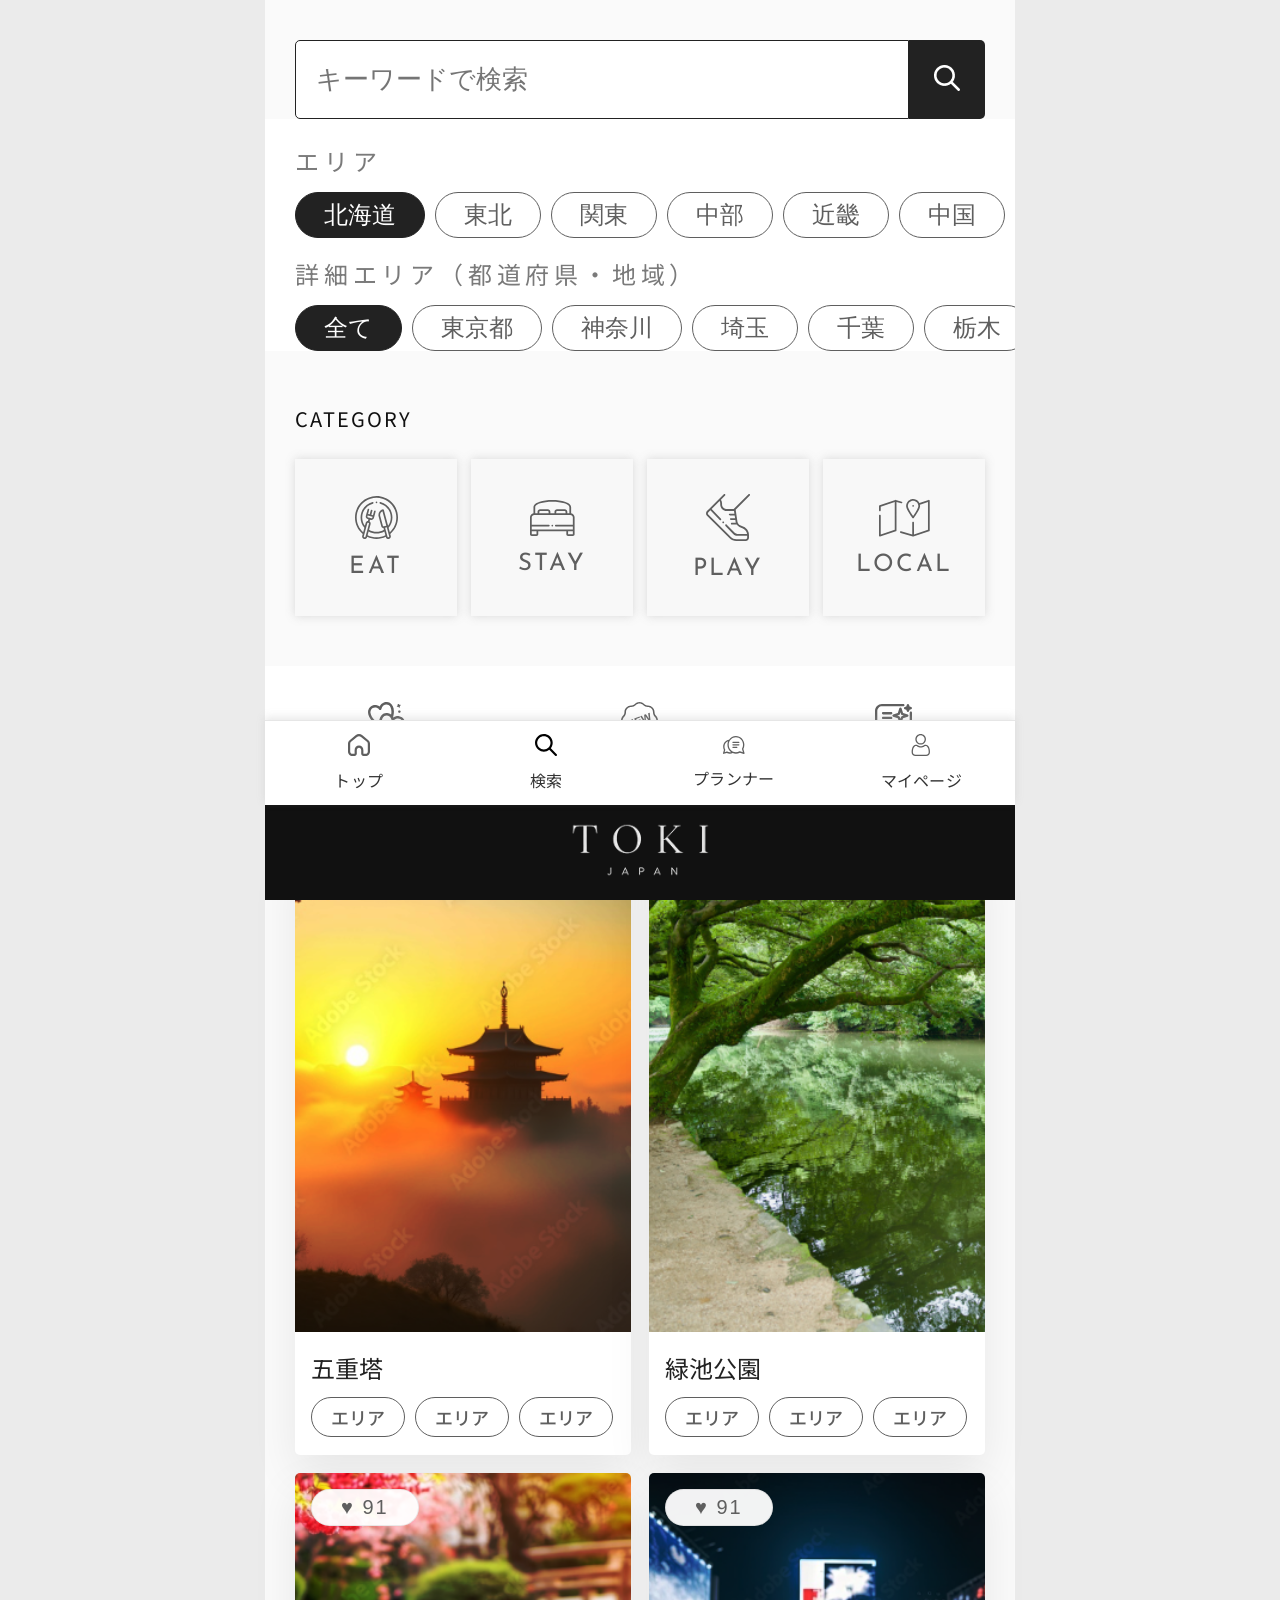
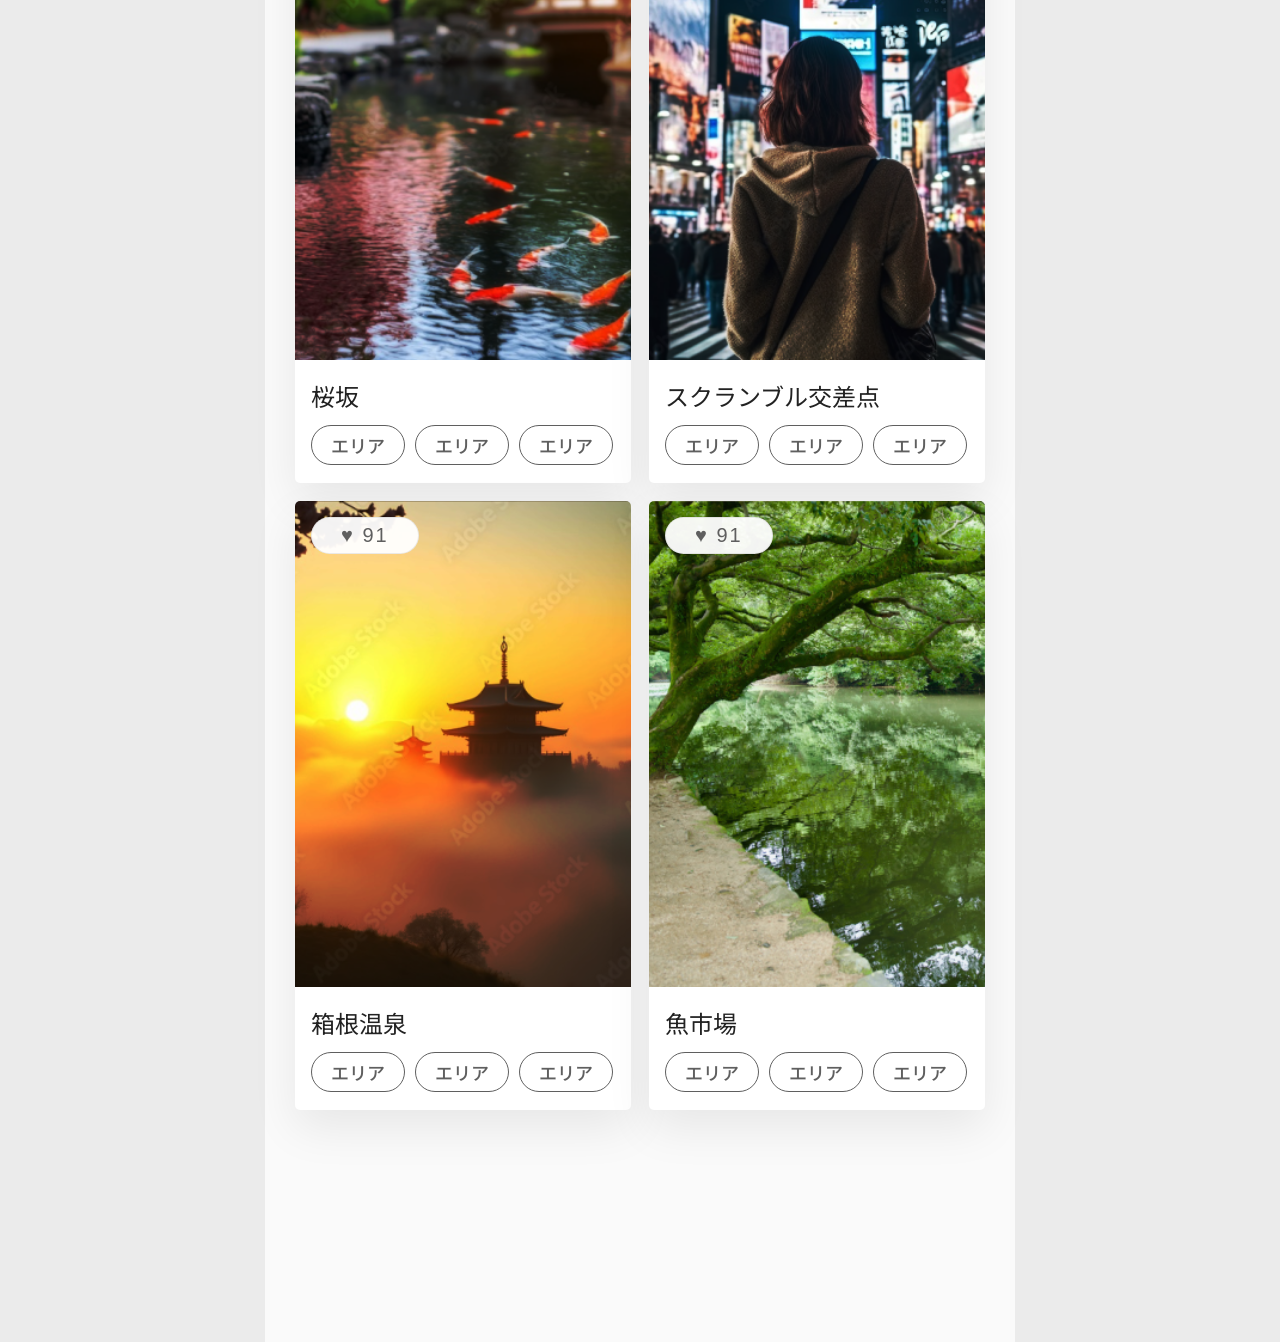
==== discover-new.html @ 863c7187 "added discover and new discover and top page with the carousels" ====
<!doctype html>
<html lang="en">
  <head>
    <meta charset="utf-8" />
    <meta name="viewport" content="width=device-width,initial-scale=1" />
    <title>TOKI — Discover New</title>
    <link rel="preconnect" href="https://fonts.googleapis.com" />
    <link rel="preconnect" href="https://fonts.gstatic.com" crossorigin />
    <link
      href="https://fonts.googleapis.com/css2?family=Noto+Sans+JP:wght@300;400;500;700&display=swap"
      rel="stylesheet"
    />
    <link
      href="https://fonts.googleapis.com/css2?family=Josefin+Sans:ital,wght@0,100..700;1,100..700&family=Noto+Serif+JP:wght@200..900&family=Philosopher:ital,wght@0,400;0,700;1,400;1,700&display=swap"
      rel="stylesheet"
    />

    <link rel="stylesheet" href="style.css" />
  </head>
  <body>
    <div class="container discover-new discover">
      <section class="search-discover">
        <div class="discover-search-wrapper">
          <input type="text" placeholder="キーワードで検索" />
          <button type="submit">
            <img src="./assets/search-discover.png" />
          </button>
        </div>
      </section>

      <section class="discover-filter-section">
        <div class="discover-filter-group">
          <p class="discover-filter-title">エリア</p>
          <div class="discover-filter-row">
            <button class="filter-pill active">北海道</button>
            <button class="filter-pill">東北</button>
            <button class="filter-pill">関東</button>
            <button class="filter-pill">中部</button>
            <button class="filter-pill">近畿</button>
            <button class="filter-pill">中国</button>
            <button class="filter-pill">四国</button>
          </div>
        </div>
        <div class="discover-filter-group">
          <p class="discover-filter-title">詳細エリア（都道府県・地域）</p>
          <div class="discover-filter-row">
            <button class="filter-pill active">全て</button>
            <button class="filter-pill">東京都</button>
            <button class="filter-pill">神奈川</button>
            <button class="filter-pill">埼玉</button>
            <button class="filter-pill">千葉</button>
            <button class="filter-pill">栃木</button>
            <button class="filter-pill">茨城</button>
          </div>
        </div>
      </section>

      <section class="category-section">
        <h2>CATEGORY</h2>

        <div class="cateogory-wrapper">
          <div class="category-card">
            <img src="./assets/eat-icon.svg" />
            <span class="">EAT</span>
          </div>

          <div class="category-card">
            <img src="./assets/stay-icon.svg" />
            <span class="">STAY</span>
          </div>

          <div class="category-card">
            <img src="./assets/play-icon.svg" />
            <span class="">PLAY</span>
          </div>

          <div class="category-card">
            <img src="./assets/local-icon.svg" />
            <span class="">LOCAL</span>
          </div>
        </div>
      </section>

      <section class="discover-tab-row">
        <button class="discover-tab active">
            <div class="discover-tabs-name-wrapper">
          <img src="./assets/heart-new.svg" />
          人気
          </div>
        </button>
        <button class="discover-tab">
                        <div class="discover-tabs-name-wrapper">

          <img src="./assets/new.svg" />

          最新
          </div>
        </button>
        <button class="discover-tab">
                        <div class="discover-tabs-name-wrapper">

          <img src="./assets/chatbox.svg" /> 推奨AI
          </div>
        </button>
      </section>

      <section class="section discover-cards-section">
        <div class="cards-grid">
          <article class="card discover-card">
            <div
              class="card-image"
              style="background-image: url(&quot;assets/card1.png&quot;)"
            ></div>
            <div class="discover-card-body">
              <p class="discover-card-title">五重塔</p>
              <div class="discover-card-tags">
                <span>エリア</span>
                <span>エリア</span>
                <span>エリア</span>
              </div>
            </div>
            <button class="card-like">♥ 91</button>
          </article>
          <article class="card discover-card">
            <div
              class="card-image"
              style="background-image: url(&quot;assets/card2.png&quot;)"
            ></div>
            <div class="discover-card-body">
              <p class="discover-card-title">緑池公園</p>
              <div class="discover-card-tags">
                <span>エリア</span>
                <span>エリア</span>
                <span>エリア</span>
              </div>
            </div>
            <button class="card-like">♥ 91</button>
          </article>
          <article class="card discover-card">
            <div
              class="card-image"
              style="background-image: url(&quot;assets/card3.png&quot;)"
            ></div>
            <div class="discover-card-body">
              <p class="discover-card-title">桜坂</p>
              <div class="discover-card-tags">
                <span>エリア</span>
                <span>エリア</span>
                <span>エリア</span>
              </div>
            </div>
            <button class="card-like">♥ 91</button>
          </article>
          <article class="card discover-card">
            <div
              class="card-image"
              style="background-image: url(&quot;assets/card4.png&quot;)"
            ></div>
            <div class="discover-card-body">
              <p class="discover-card-title">スクランブル交差点</p>
              <div class="discover-card-tags">
                <span>エリア</span>
                <span>エリア</span>
                <span>エリア</span>
              </div>
            </div>
            <button class="card-like">♥ 91</button>
          </article>
          <article class="card discover-card">
            <div
              class="card-image"
              style="background-image: url(&quot;assets/card1.png&quot;)"
            ></div>
            <div class="discover-card-body">
              <p class="discover-card-title">箱根温泉</p>
              <div class="discover-card-tags">
                <span>エリア</span>
                <span>エリア</span>
                <span>エリア</span>
              </div>
            </div>
            <button class="card-like">♥ 91</button>
          </article>
          <article class="card discover-card">
            <div
              class="card-image"
              style="background-image: url(&quot;assets/card2.png&quot;)"
            ></div>
            <div class="discover-card-body">
              <p class="discover-card-title">魚市場</p>
              <div class="discover-card-tags">
                <span>エリア</span>
                <span>エリア</span>
                <span>エリア</span>
              </div>
            </div>
            <button class="card-like">♥ 91</button>
          </article>
        </div>
      </section>
    </div>

    <footer class="site-footer">
      <img src="assets/tokyo-hp-logo.png" alt="TOKI" class="footer-logo" />
    </footer>

    <nav class="bottom-nav">
      <a class="nav-item" href="index.html">
        <img src="assets/home.svg" alt="home" />
        <span>トップ</span>
      </a>
      <a class="nav-item active" href="discover-new.html">
        <img src="assets/search.svg" alt="discover" />
        <span>検索</span>
      </a>
      <a class="nav-item" href="#">
        <img src="assets/chat.svg" alt="chat" />
        <span>プランナー</span>
      </a>
      <a class="nav-item" href="login.html">
        <img src="assets/account.svg" alt="account" />
        <span>マイページ</span>
      </a>
    </nav>
  </body>
</html>
---- style.css ----
* {
  margin: 0;
  padding: 0;
  box-sizing: border-box;
}
@font-face {
  font-family: "YoKyokasho";
  src: url("./assets/fonts/Klee_One/KleeOne-Regular.ttf");
}
@font-face {
  font-family: "A P-OTF  A1 Mincho StdN";
  src: url("./assets/fonts/Sorts_Mill_Goudy/SortsMillGoudy-Regular.ttf");
}
:root {
  --secondary-font: "YoKyokasho";
  --third-font: "A P-OTF  A1 Mincho StdN";
  --forth-font: "Josefin Sans", sans-serif;
  --accent: #3149ff;
  --btn: #717171;
}

html,
body {
  height: 100%;
}

body {
  font-family: "Noto Sans JP", sans-serif;
  color: #111;
  background: rgb(235, 235, 235);
}

/* Header */
.site-header {
  /* background: white; */
  padding: 16px 24px;
  /* border-bottom: 1px solid #f0f0f0; */
  position: sticky;
  top: 0;
  z-index: 100;
  max-width: 750px;
  margin: 0 auto;
  position: absolute;
  width: 100%;
  left: 50%;
  transform: translateX(-50%);
}

.header-logo {
  max-width: 100px;
  height: auto;
  display: block;
}

/* Hero Section */
.hero {
  width: 100%;
  height: 700px;
  background-size: cover;
  background-position: center;
  display: flex;
  align-items: center;
  justify-content: center;
  position: relative;
  overflow: hidden;
}

.hero::before {
  content: "";
  position: absolute;
  inset: 0;
  background: url("./assets/home-page.png");
  /* z-index: 1; */
}

.discover .hero::before {
  background: url("./assets/discover.png");
  /* z-index: 1; */
}

.hero::after {
  content: "";
  position: absolute;
  height: 80px;
  width: 1px;
  bottom: 0;
  background-color: white;
}
.discover .hero::after {
  content: none;
}

.hero-content {
  position: relative;
  z-index: 2;
  text-align: center;
  color: white;
}

.hero-title {
  font-size: 64px;
  font-weight: 300;
  letter-spacing: 8px;
  margin-bottom: 20px;
  line-height: 1;
}

.hero-subtitle {
  font-size: 18px;
  font-weight: 300;
  letter-spacing: 1px;
  margin-bottom: 60px;
}

.scroll-info {
  position: absolute;
  bottom: 100px;
  display: flex;
  flex-direction: column;
  align-items: center;
  gap: 8px;
  font-size: 20px;
  letter-spacing: 2px;
  opacity: 1;
  color: white;
  left: 50%;
  transform: translateX(-50%);
  z-index: 999;
}

/* Container */
.container {
  background: #fafafa;
  padding-bottom: 200px;
}

.page {
  max-width: 750px;
  margin: 0 auto;
  padding: 0 16px;
  background: white;
  padding-bottom: 180px;
}

/* Sections */
.section {
  padding: 60px 0;
  /* border-bottom: 1px solid #f0f0f0; */
}

.section:last-of-type {
  border-bottom: none;
  /* padding-bottom: 40px; */
}

.section-header {
  display: flex;
  justify-content: space-between;
  align-items: flex-end;
  margin-bottom: 40px;
  gap: 20px;
  margin: 0 30px;
}

.section-label-group {
  flex: 1;
}

.section-category {
  display: block;
  font-size: 20px;
  letter-spacing: 0.1em;
  color: #222222;
  margin-bottom: 10px;
  text-transform: uppercase;
  font-family: var(--third-font);
}

.section-heading {
  font-size: 40px;
  font-weight: 500;
  letter-spacing: 0.5px;
  margin-bottom: 16px;
  line-height: 1.2;
  font-family: var(--secondary-font);
  color: #222222;
}
.discover .section-heading {
  text-align: center;
}

.section-description {
  color: #7a7a7a;
  line-height: 100%;
  font-weight: 400;
  font-size: 24px;
  letter-spacing: 0.2em;
}

.view-all {
  font-size: 20px;
  letter-spacing: 1px;
  color: #222222;
  text-decoration: none;
  font-weight: 400;
  padding-right: 50px;
}

.view-all:hover {
  color: #333;
}

.cards-scroll {
  overflow-x: auto;
  overflow-y: hidden;
  padding-bottom: 14px;
  scrollbar-width: none;
}

.cards-scroll::-webkit-scrollbar {
  height: 6px;
}

.cards-scroll::-webkit-scrollbar-thumb {
  background: rgba(0, 0, 0, 0.18);
  border-radius: 999px;
}

.card {
  flex: 0 0 325px;
  display: flex;
  flex-direction: column;
}

.card-image {
  position: relative;
  width: 100%;
  padding-top: 140%;
  background-size: cover;
  background-position: center;
  border-radius: 24px;
  overflow: hidden;
}

.card-overlay {
  position: absolute;
  inset: 0;
  display: flex;
  flex-direction: column;
  justify-content: space-between;
  padding: 10px;
  background: linear-gradient(
    180deg,
    rgba(0, 0, 0, 0.08) 0%,
    rgba(0, 0, 0, 0.65) 100%
  );
}

.like-count {
  align-self: flex-start;
  background: rgba(255, 255, 255, 0.95);
  color: #5f5f5f;
  padding: 6px 29px;
  border-radius: 999px;
  font-size: 20px;
  font-weight: 400;
  letter-spacing: 0.1em;
}

.card-copy {
  display: flex;
  flex-direction: column;
  gap: 6px;
  padding: 20px;
}

.location-label {
  align-self: flex-start;
  color: #fff;
  font-size: 20px;
  font-weight: 700;
  letter-spacing: 1px;
  font-family: var(--secondary-font);
  letter-spacing: 0.2em;
}
/* 
.card-text {
  font-size: 13px;
  color: white;
  line-height: 1.4;
} */

/* Discover page: display the same `.card` elements in a two-column grid */
.discover .cards-grid {
  display: grid;
  grid-template-columns: repeat(2, minmax(0, 1fr));
  gap: 20px;
  padding: 0 30px;
}

.discover .card {
  flex: initial;
}

/* Category Section */
.category-section {
  border-bottom: none;
  padding: 60px 0 40px;
}

.category-grid {
  display: grid;
  grid-template-columns: repeat(4, 1fr);
  gap: 28px;
  margin-top: 40px;
  padding: 40px 0;
  border-top: 1px solid #f0f0f0;
  border-bottom: 1px solid #f0f0f0;
}

.category-card {
  display: flex;
  flex-direction: column;
  align-items: center;
  gap: 16px;
  text-align: center;
  cursor: pointer;
  transition: opacity 0.2s;
}

.category-card:hover {
  opacity: 0.7;
}

.category-icon {
  font-size: 40px;
  line-height: 1;
}

/* Footer */
.site-footer {
  background: #111;
  color: white;
  padding: 40px;
  text-align: center;
  position: fixed;
  bottom: 64px;
  left: 0;
  right: 0;
  width: 100%;
}

.footer-logo {
  max-width: 120px;
  opacity: 0.95;
}

/* Bottom Navigation */
.bottom-nav {
  position: fixed;
  bottom: 0;
  left: 0;
  right: 0;
  background: white;
  border-top: none;
  display: flex;
  justify-content: space-around;
  align-items: stretch;
  z-index: 1000;
  height: 85px;
  box-shadow: 0px -3px 7.5px 0px #a6a6a640;
}

.nav-item {
  display: flex;
  flex-direction: column;
  align-items: center;
  justify-content: center;
  gap: 6px;
  text-decoration: none;
  color: #666;
  font-size: 12px;
  letter-spacing: 0.5px;
  flex: 1;
  transition: color 0.2s;
}

.nav-item:hover,
.nav-item.active {
  color: #333;
}

.nav-item svg {
  width: 37px;
  height: 37px;
  stroke: currentColor;
}

.auth-title {
  font-size: 40px;
  text-align: center;
  margin: 0 0 40px;
  font-weight: 500;
  letter-spacing: 1px;
}

.auth-form {
  display: flex;
  flex-direction: column;
  gap: 24px;
}

.auth-form input {
  padding: 18px 16px;
  border: 1px solid #d8d8d8;
  border-radius: 12px;
  font-size: 16px;
  font-weight: 400;
  color: #333;
  background: #fff;
}

.auth-form input::placeholder {
  color: #b0b0b0;
}

.auth-form .btn-primary {
  margin-top: 20px;
}

.btn-primary {
  background: var(--btn, #666);
  color: #fff;
  border: none;
  padding: 14px 16px;
  border-radius: 12px;
  font-size: 20px;
  font-weight: 500;
}

.auth-links {
  margin-top: 24px;
  text-align: center;
}

.link {
  display: block;
  color: #3149ff;
  text-decoration: none;
  margin: 16px 0 0;
}

@media (max-width: 750px) {
  .hero {
    height: 500px;
  }

  .hero-title {
    font-size: 48px;
    letter-spacing: 6px;
  }

  .hero-subtitle {
    font-size: 16px;
  }

  .section-heading {
    font-size: 28px;
  }

  .cards-grid {
    gap: 16px;
  }

  .category-grid {
    gap: 20px;
  }
}
.container {
  max-width: 750px;
  margin: 0 auto;
}
.page {
  max-width: 750px;
  padding: 1px 16px 180px;
  min-height: 100vh;
  margin: 0 auto;
  background-color: var(--bg);
}

.hero {
  position: relative;
  /* width: calc(100% + 32px); */
  /* margin: 0 -16px 40px -16px; */
  height: 700px;
  background-size: cover;
  background-position: center;
  display: flex;
  align-items: center;
  justify-content: center;
}
.discover .hero {
  height: 450px;
}

.hero-content {
  text-align: center;
  color: #fff;
  z-index: 2;
}

.hero-title {
  font-family: var(--third-font);
  font-size: 56px;
  letter-spacing: 8px;
  margin: 0 0 16px;
  font-weight: 400;
}

.hero-subtitle {
  font-family: var(--secondary-font);
  font-size: 24px;
  letter-spacing: 1px;
  margin: 0 0 32px;
  font-weight: 300;
}

.scroll-indicator {
  display: flex;
  flex-direction: column;
  align-items: center;
  gap: 8px;
  font-size: 12px;
  letter-spacing: 2px;
}

.scroll-arrow {
  font-size: 20px;
  animation: bounce 2s infinite;
}

@keyframes bounce {
  0%,
  100% {
    transform: translateY(0);
    opacity: 1;
  }
  50% {
    transform: translateY(10px);
    opacity: 0.5;
  }
}

/* Sections */
.section {
  margin: 56px 0px 0;
  padding: 0;
}
.section.not-f {
  margin-top: 0;
}

.section-header {
  margin-bottom: 28px;
}

.section-title {
  font-family: var(--third-font);
  font-size: 12px;
  letter-spacing: 2px;
  color: #999;
  margin: 0 0 16px;
  font-weight: 400;
}

.section-top {
  display: flex;
  justify-content: space-between;
  align-items: flex-start;
}

.section-label {
  font-family: var(--secondary-font);
  font-size: 28px;
  margin: 0 0 12px;
  font-weight: 400;
  line-height: 1.2;
}

.section-desc {
  font-size: 14px;
  color: var(--muted);
  margin: 0;
}

.view-all-link {
  font-size: 12px;
  color: #666;
  text-decoration: none;
  letter-spacing: 1px;
  font-weight: 500;
  white-space: nowrap;
  padding-left: 16px;
}

/* Cards Grid */
.cards-grid {
  display: flex;
  gap: 20px;
  margin: 32px 0;
}

.cards-grid:first-child {
  padding-left: 30px;
}
.cards-grid > *:last-child {
  padding-right: 30px;
}
.discover .cards-grid > *:last-child {
  padding-right: 0;
}

.card {
  display: flex;
  flex-direction: column;
}

.card-image {
  position: relative;
  width: 100%;
  padding-top: 100%;
  background-size: cover !important;
  background-position: center !important;
  border-radius: 5px;
  overflow: hidden;
  display: flex;
  flex-direction: column;
  justify-content: space-between;
  padding: 16px;
  box-sizing: border-box;
  /* margin-bottom: 12px; */
  min-height: 407px;
}

.card-label {
  align-self: flex-start;
  background: rgba(0, 0, 0, 0.65);
  color: #fff;
  padding: 6px 12px;
  border-radius: 6px;
  font-size: 11px;
  letter-spacing: 1.5px;
  font-weight: 600;
}

.card-like {
  align-self: flex-start;
  background: rgba(255, 20, 80, 0.85);
  color: #fff;
  border: none;
  padding: 6px 12px;
  border-radius: 6px;
  font-size: 11px;
  cursor: pointer;
  font-weight: 600;
}

.card-like:hover {
  background: rgba(255, 20, 80, 1);
}

.card-text {
  margin: 0;
  font-size: 26px;
  color: #ffffff;
  font-family: var(--secondary-font);
  line-height: 1.4;
}

/* Category Grid */
.category-grid {
  display: grid;
  grid-template-columns: repeat(4, 1fr);
  gap: 20px;
  margin: 32px 0;
  padding: 40px 0;
  border-top: 1px solid #e6e6e6;
  border-bottom: 1px solid #e6e6e6;
}

.category-item {
  display: flex;
  flex-direction: column;
  align-items: center;
  gap: 16px;
  text-align: center;
}

.category-icon {
  font-size: 36px;
  display: block;
}

.category-item span {
  font-size: 13px;
  letter-spacing: 1.2px;
  color: #666;
  font-weight: 500;
}

.auth-card {
  /* max-width: 420px; */
  margin: 28px auto;
  background: #fff;
  padding: 20px;
  border-radius: 4px;
  /* box-shadow: 0 1px 0 rgba(0, 0, 0, 0.05); */
}
.auth-title {
  font-family: var(--secondary-font);
  text-align: center;
  margin: 0 0 60px;
  font-weight: 500;
  letter-spacing: 1px;
  font-size: 40px;
}
.auth-form {
  display: flex;
  flex-direction: column;
  gap: 40px;
}
.auth-form input {
  padding: 30px 18px;
  border: 1px solid #222222;
  border-radius: 5px;
  font-size: 26px;
  font-weight: 400;
}
.auth-form .btn-primary {
  margin-top: 20px;
}
.btn-primary {
  background: var(--btn);
  color: #fff;
  border: none;
  padding: 24px 12px;
  border-radius: 5px;
  font-size: 20px;
  font-weight: 500;
  border: 1px solid #222222;
}
.auth-links {
  margin-top: 60px;
  text-align: center;
  font-size: 24px;
  font-family: "Noto Sans JP", sans-serif;
  font-weight: 500;
}
.link {
  display: block;
  color: var(--accent);
  text-decoration: none;
  margin: 40px 0 0;
}
.policy-link {
  display: block;
  color: var(--accent);
  /* text-decoration: underline; */
  text-decoration: none;
  margin-bottom: 60px;
  font-size: 24px;
}
.policy-link span {
  text-decoration: underline;
  text-underline-offset: 8px;
}

.site-footer {
  position: fixed;
  left: 50%;
  transform: translateX(-50%);
  bottom: 0;
  background: #111;
  color: #fff;
  padding: 18px 0;
  width: 100%;
  max-width: 750px;
}
.footer-inner {
  max-width: 420px;
  margin: 0 auto;
  text-align: center;
}
.footer-logo {
  max-width: 140px;
  opacity: 0.95;
}

.bottom-nav {
  position: fixed;
  left: 50%;
  transform: translateX(-50%);
  bottom: 95px;
  background: #fff;
  border-top: 1px solid #e6e6e6;
  display: flex;
  justify-content: space-around;
  padding: 16px 0;
  width: 100%;
  max-width: 750px;
}
.nav-item {
  display: flex;
  flex-direction: column;
  align-items: center;
  text-decoration: none;
  color: #333;
  font-size: 12px;
}
.nav-item img {
  width: 22px;
  height: 22px;
  display: block;
  margin-bottom: 6px;
  /* filter: grayscale(0) brightness(0) saturate(0) invert(0); */
}
.nav-item.active img {
  filter: grayscale(0) brightness(0) invert(0);
}
.nav-item span {
  display: block;
  font-weight: 400;
  letter-spacing: 0.2px;
  font-size: 16px;
}
.category-section {
  padding: 0 30px;
}
.discover .category-section {
  padding: 40px 30px 20px;
}
.category-section h2 {
  font-weight: 400;
  font-size: 20px;
  line-height: 100%;
  letter-spacing: 0.1em;
}
.cateogory-wrapper {
  margin: 30px 0;
  display: grid;
  grid-template-columns: repeat(4, 1fr);

  width: 100%;
  gap: 13px;
}
.category-card {
  height: 157px;
  /* width: 157px; */
  background: #f8f8f8;
  box-shadow: 0px 0px 9.1px 0px #77777740;
  display: flex;
  align-items: center;
  justify-content: center;
}
.category-card span {
  font-family: var(--forth-font);
  font-weight: 400;
  font-size: 24px;
  line-height: 100%;
  letter-spacing: 0.1em;
  color: #5f5f5f;
}
.discover-search-wrapper {
  display: flex;
  justify-content: center;
  align-items: center;
  width: 100%;
  padding: 40px 30px 0;
}
.discover-search-wrapper input {
  padding: 23px 20px;
  border: 1px solid #222222;
  border-radius: 5px 0px 0 5px;
  width: 100%;
  font-size: 26px;
}
.discover-search-wrapper button {
  padding: 25px;
  background-color: #222222;
  border-radius: 0px 5px 5px 0px;
  border: none;
}

@media (min-width: 700px) {
  .page {
    padding-left: 0;
    padding-right: 0;
  }
}
@media screen and (max-width: 600px) {
  .auth-card {
    padding: 0px;
  }
  .auth-title {
    font-size: 25px;
    margin-bottom: 30px;
  }
  .auth-form input {
    padding: 16px 12px;
    font-size: 16px;
  }
  .auth-form {
    gap: 20px;
  }
  .btn-primary {
    padding: 12px;
  }
  .auth-links {
    margin-top: 30px;
    font-size: 16px;
  }
  .auth-links .link {
    margin: 20px 0 0;
  }
  .policy-link {
    font-size: 14px;
    margin-bottom: 45px;
  }
  .nav-item span {
    font-size: 12px;
  }
  .cateogory-wrapper {
    margin: 30px 0;
    grid-template-columns: repeat(2, 1fr);
  }
  .section-description {
    font-size: 16px;
  }
  .section-heading {
    font-size: 28px;
  }
  .section-category {
    font-size: 18px;
  }
  .view-all {
    font-size: 16px;
    padding-right: 0;
  }
  .hero-title {
    font-size: 40px;
  }
}

@media screen and (max-width: 430px) {
  .discover .cards-grid {
    grid-template-columns: repeat(1, minmax(0, 1fr));
  }
}

.discover-new .discover-filter-section {
  padding: 24px 0 0;
  background: #fff;
}
.discover-new .discover-filter-group {
  margin-bottom: 18px;
}
.discover-new .discover-filter-title {
  font-size: 24px;
  letter-spacing: 0.2em;
  color: #7a7a7a;
  margin-bottom: 14px;
  padding: 0 30px;
}
.discover-new .discover-filter-row {
  display: flex;
  /* flex-wrap: wrap; */
  gap: 10px;
  overflow: auto;
  scrollbar-width: none;
}
.discover-new .discover-filter-row > *:first-child {
  margin-left: 30px;
}
.discover-new .discover-filter-row > *:last-child {
  margin-right: 30px;
}
.discover-new .filter-pill {
  border: 1px solid #5f5f5f;
  background: #fff;
  color: #5f5f5f;
  border-radius: 999px;
  padding: 6px 28px;
  font-size: 24px;
  font-weight: 500;
  cursor: pointer;
  white-space: nowrap;
}
.discover-new .filter-pill.active {
  background: #222;
  color: #fff;
  border-color: #222;
}

.discover-new .discover-category-section {
  padding: 24px 20px 0;
  background: #fff;
}
.discover-new .discover-category-section h2 {
  margin-bottom: 18px;
  font-size: 14px;
  letter-spacing: 0.16em;
  color: #444;
}
.discover-new .cateogory-wrapper {
  display: grid;
  grid-template-columns: repeat(4, minmax(0, 1fr));
  gap: 14px;
}

.discover-new .discover-tab-row {
  display: flex;
  justify-content: space-between;
  gap: 10px;
  padding: 22px 0px 0px;
  background: #fff;
  border-bottom: 1px solid #e8e8e8;
}
.discover-new .discover-tab {
  flex: 1;
  border: none;
  background: transparent;
  font-size: 20px;
  font-weight: 400;
  color: #888;
  padding: 14px 0 12px;
  cursor: pointer;
  position: relative;
}

.discover-new .discover-tab.active::after {
  content: "";
  position: absolute;
  left: 0;
  right: 0;
  bottom: 0;
  height: 3px;
  background: #111;
  border-radius: 3px 3px 0 0;
}

.discover-new .discover-cards-section {
  /* background: #fff; */
  /* padding-bottom: 100px; */
}
.discover-new .cards-grid {
  display: grid;
  grid-template-columns: repeat(2, minmax(0, 1fr));
  gap: 18px;
  padding: 00px 30px;
}
.discover-new .discover-card {
  position: relative;
  background: #fff;
  border-radius: 5px;
  overflow: hidden;
  box-shadow: 0 18px 46px rgba(0, 0, 0, 0.08);
  display: flex;
  flex-direction: column;
}
.discover-new .discover-card .card-image {
  padding-top: 140%;
  border-radius: 0;
  min-height: 220px;
  box-shadow: none;
  overflow: hidden;
}
.discover-new .discover-card-body {
  padding: 18px 16px 18px;
}
.discover-new .discover-card-title {
  margin: 0 0 12px;
  font-size: 24px;
  /* font-weight: 700; */
  color: #222222;
}
.discover-new .discover-card-tags {
  display: flex;
  flex-wrap: wrap;
  gap: 10px;
}
.discover-new .discover-card-tags span {
  border: 1px solid #5f5f5f;
  background: #fff;
  color: #5f5f5f;
  border-radius: 999px;
  padding: 6px 19px;
  font-size: 18px;
  font-weight: 500;
  cursor: pointer;
  white-space: nowrap;
}
.discover-new .card-like {
  position: absolute;
  top: 16px;
  left: 16px;
  border: 1px solid rgba(0, 0, 0, 0.08);
  align-self: flex-start;
  background: rgba(255, 255, 255, 0.95);
  color: #5f5f5f;
  padding: 6px 29px;
  border-radius: 999px;
  font-size: 20px;
  font-weight: 400;
  letter-spacing: 0.1em;
}
.discover-tabs-name-wrapper {
  display: flex;
  align-items: center;
  justify-content: center;
  flex-direction: column;
  gap: 10px;
}
@media screen and (max-width: 850px) {
  .discover-new .cards-grid {
    grid-template-columns: 1fr;
  }
  .discover-new .cateogory-wrapper {
    grid-template-columns: repeat(2, minmax(0, 1fr));
  }
}

@media screen and (max-width: 600px) {
  .discover-new .discover-filter-row {
    gap: 8px;
  }
  .discover-new .discover-search-wrapper {
    width: 100%;
  }
  .discover-new .discover-filter-title {
    font-size: 20px;
  }
  .discover-new .filter-pill {
        font-size: 18px;
  }
}
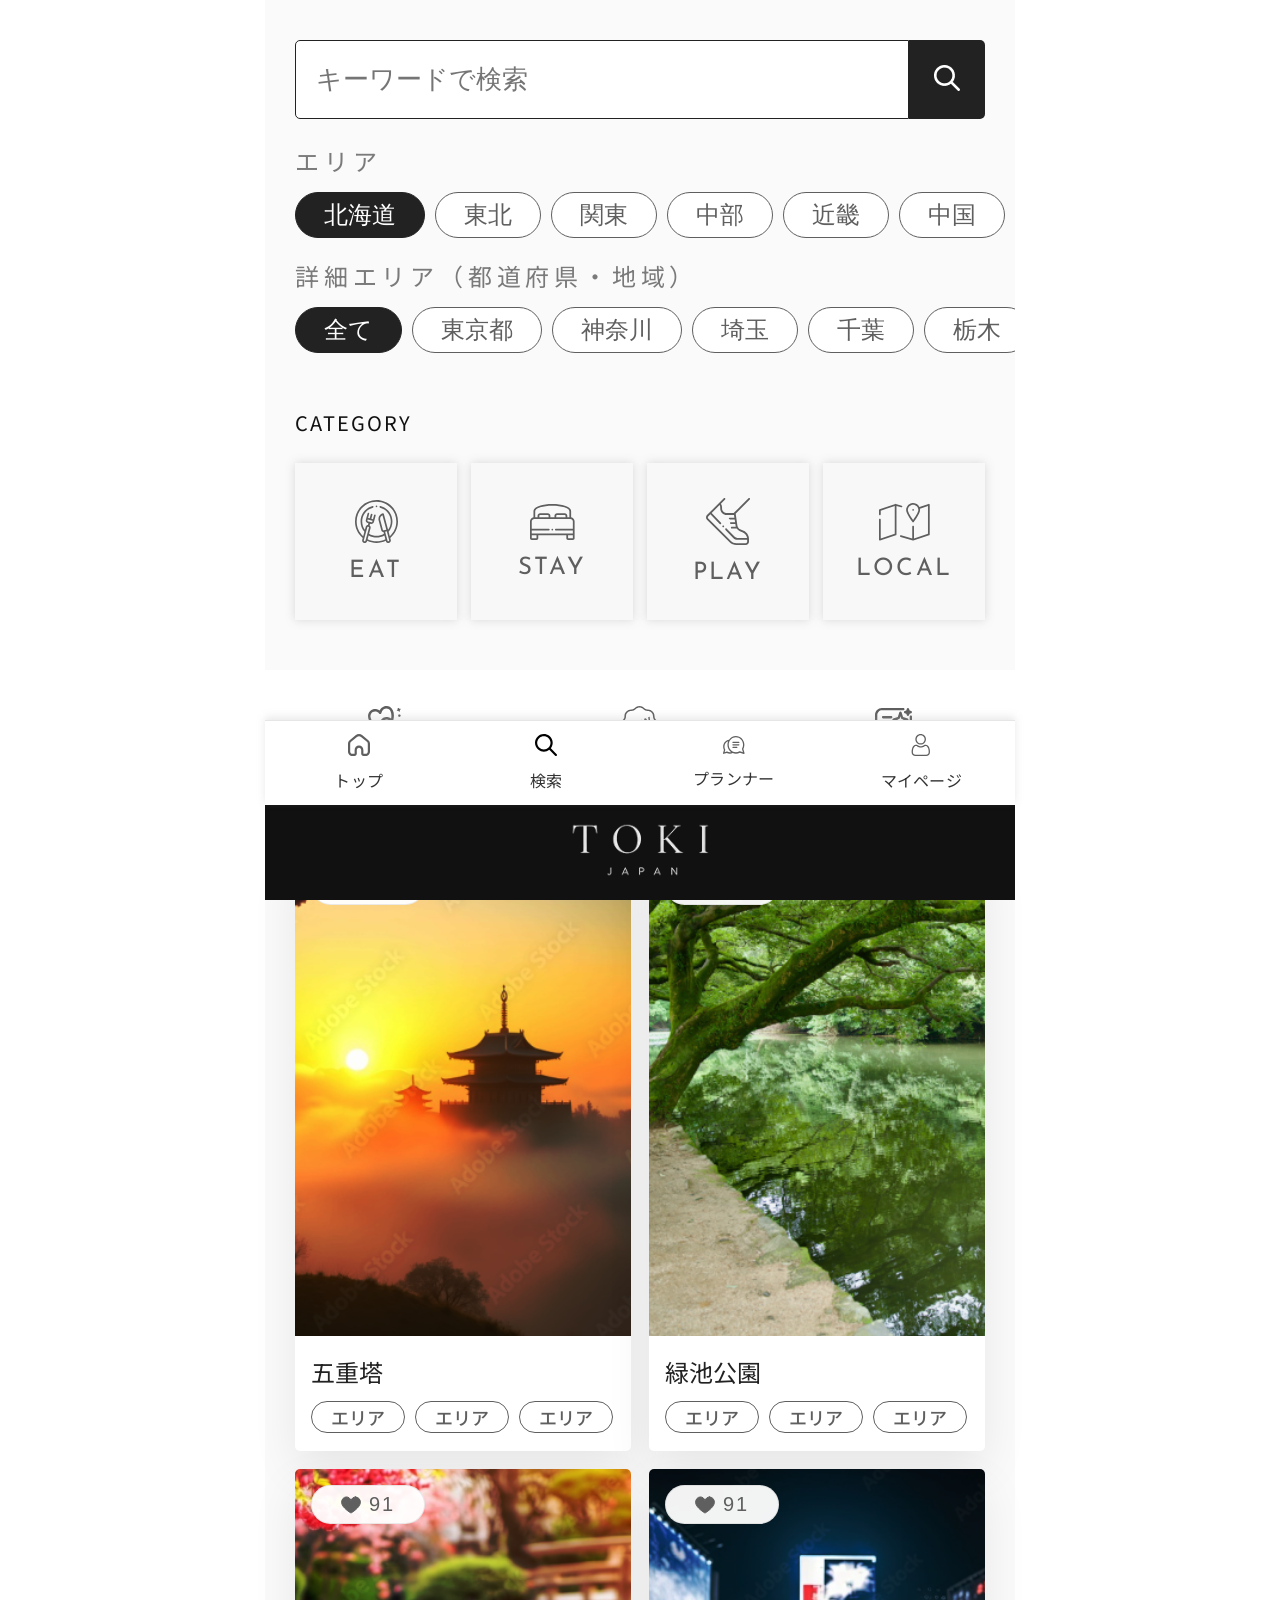
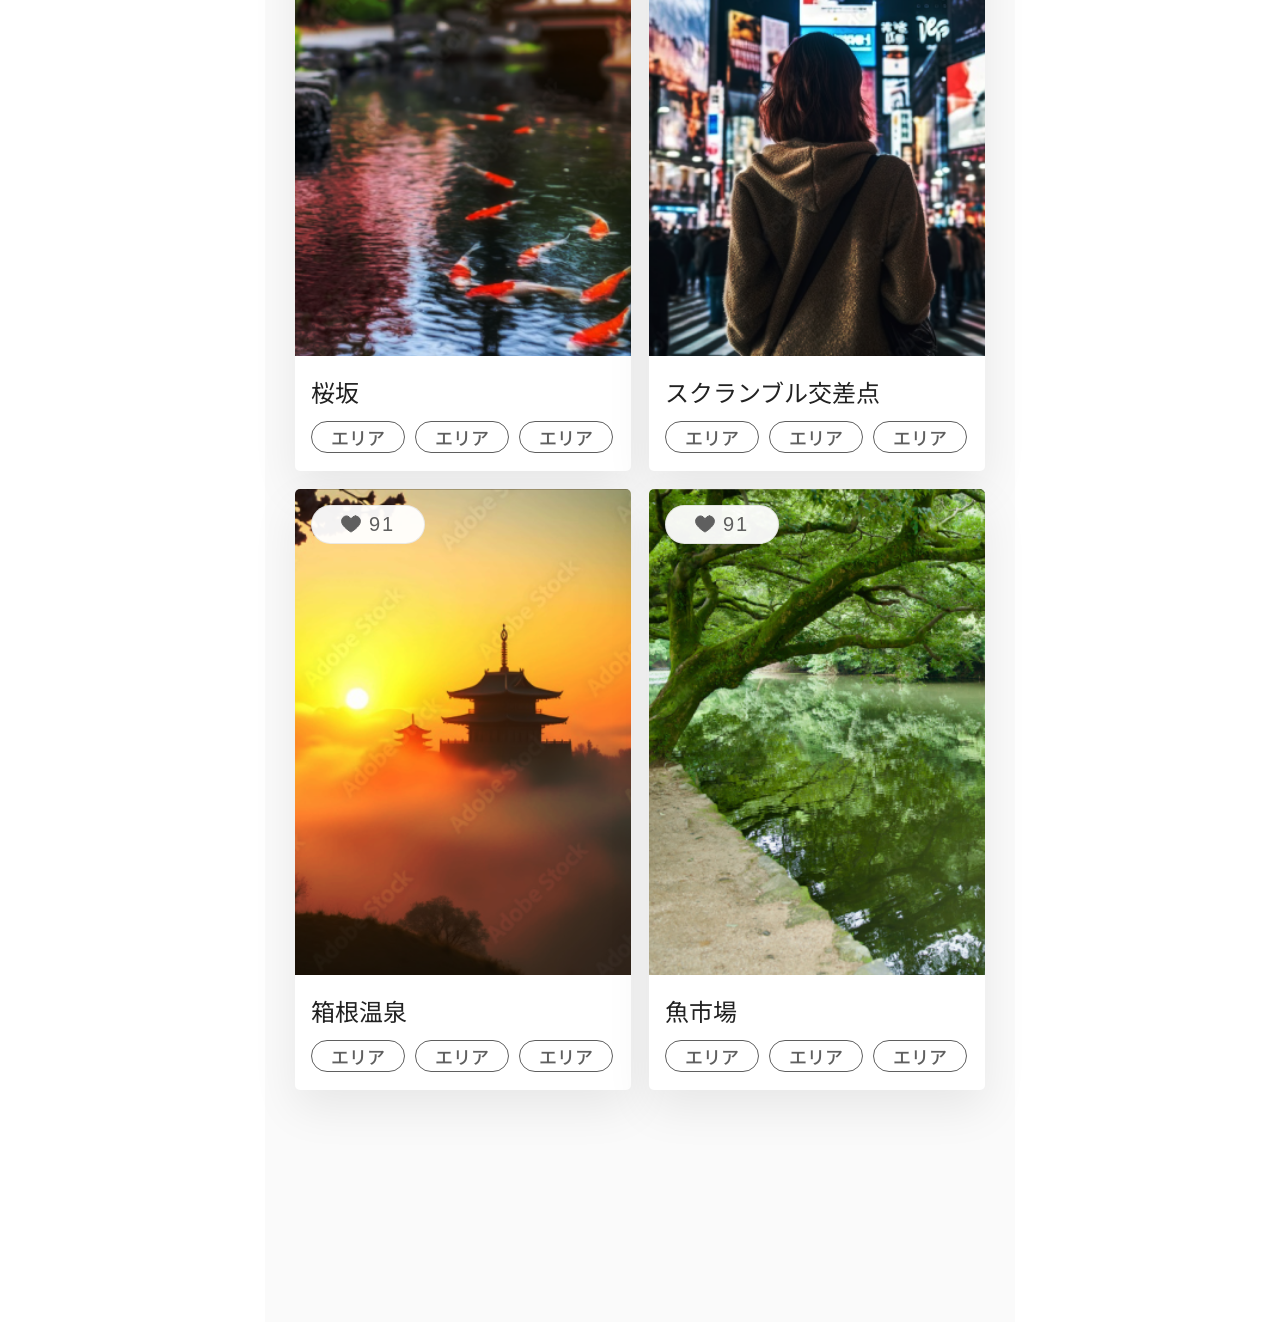
==== commit 20f7e945: "added privacy, terms of use, about, details pages" ====
--- a/discover-new.html
+++ b/discover-new.html
@@ -119,7 +119,7 @@
                 <span>エリア</span>
               </div>
             </div>
-            <button class="card-like">♥ 91</button>
+            <button class="card-like"><img src="./assets/heart-fav.svg" /> 91</button>
           </article>
           <article class="card discover-card">
             <div
@@ -134,7 +134,7 @@
                 <span>エリア</span>
               </div>
             </div>
-            <button class="card-like">♥ 91</button>
+            <button class="card-like"><img src="./assets/heart-fav.svg" /> 91</button>
           </article>
           <article class="card discover-card">
             <div
@@ -149,7 +149,7 @@
                 <span>エリア</span>
               </div>
             </div>
-            <button class="card-like">♥ 91</button>
+            <button class="card-like"><img src="./assets/heart-fav.svg" /> 91</button>
           </article>
           <article class="card discover-card">
             <div
@@ -164,7 +164,7 @@
                 <span>エリア</span>
               </div>
             </div>
-            <button class="card-like">♥ 91</button>
+            <button class="card-like"><img src="./assets/heart-fav.svg" /> 91</button>
           </article>
           <article class="card discover-card">
             <div
@@ -179,7 +179,7 @@
                 <span>エリア</span>
               </div>
             </div>
-            <button class="card-like">♥ 91</button>
+            <button class="card-like"><img src="./assets/heart-fav.svg" /> 91</button>
           </article>
           <article class="card discover-card">
             <div
@@ -194,14 +194,14 @@
                 <span>エリア</span>
               </div>
             </div>
-            <button class="card-like">♥ 91</button>
+            <button class="card-like"><img src="./assets/heart-fav.svg" /> 91</button>
           </article>
         </div>
       </section>
     </div>
 
     <footer class="site-footer">
-      <img src="assets/tokyo-hp-logo.png" alt="TOKI" class="footer-logo" />
+        <img src="assets/tokyo-hp-logo.png" alt="TOKI" class="footer-logo" />
     </footer>
 
     <nav class="bottom-nav">
--- a/style.css
+++ b/style.css
@@ -17,6 +17,7 @@
   --forth-font: "Josefin Sans", sans-serif;
   --accent: #3149ff;
   --btn: #717171;
+  --bg: #fafafa;
 }
 
 html,
@@ -27,7 +28,8 @@
 body {
   font-family: "Noto Sans JP", sans-serif;
   color: #111;
-  background: rgb(235, 235, 235);
+  /* background: rgb(235, 235, 235); */
+  background-color: #fff;
 }
 
 /* Header */
@@ -130,7 +132,7 @@
 
 /* Container */
 .container {
-  background: #fafafa;
+  background: var(--bg);
   padding-bottom: 200px;
 }
 
@@ -138,7 +140,7 @@
   max-width: 750px;
   margin: 0 auto;
   padding: 0 16px;
-  background: white;
+  background: #fafafa;
   padding-bottom: 180px;
 }
 
@@ -260,11 +262,14 @@
   align-self: flex-start;
   background: rgba(255, 255, 255, 0.95);
   color: #5f5f5f;
-  padding: 6px 29px;
+  padding: 2px 29px;
   border-radius: 999px;
   font-size: 20px;
   font-weight: 400;
   letter-spacing: 0.1em;
+  display: flex;
+  align-items: center;
+  gap: 8px;
 }
 
 .card-copy {
@@ -475,6 +480,9 @@
   .category-grid {
     gap: 20px;
   }
+  .section-header {
+    margin: 0 20px;
+  }
 }
 .container {
   max-width: 750px;
@@ -616,7 +624,8 @@
 .cards-grid > *:last-child {
   padding-right: 30px;
 }
-.discover .cards-grid > *:last-child {
+.discover .cards-grid > *:last-child,
+.discover-new .discover-card:last-child {
   padding-right: 0;
 }
 
@@ -710,9 +719,10 @@
 
 .auth-card {
   /* max-width: 420px; */
-  margin: 28px auto;
+  margin: 0px auto;
   background: #fff;
   padding: 20px;
+  padding-top: 40px ;
   border-radius: 4px;
   /* box-shadow: 0 1px 0 rgba(0, 0, 0, 0.05); */
 }
@@ -900,6 +910,7 @@
 @media screen and (max-width: 600px) {
   .auth-card {
     padding: 0px;
+    padding-top: 40px;
   }
   .auth-title {
     font-size: 25px;
@@ -949,6 +960,29 @@
   .hero-title {
     font-size: 40px;
   }
+  .discover .category-section {
+    padding: 40px 20px 0;
+  }
+  .discover-search-wrapper input {
+    padding: 16px 18px;
+    font-size: 16px;
+  }
+  .discover-search-wrapper button {
+    padding: 12px;
+ }
+ .category-card span {
+  font-size: 18px;
+ }
+ .cards-grid:first-child {
+      padding-left: 20px;
+ }
+ .cards-grid > *:last-child {
+        padding-right: 20px;
+
+ }
+ .cards-grid {
+  margin: 0 auto
+ }
 }
 
 @media screen and (max-width: 430px) {
@@ -959,10 +993,10 @@
 
 .discover-new .discover-filter-section {
   padding: 24px 0 0;
-  background: #fff;
+  /* background: #fff; */
 }
 .discover-new .discover-filter-group {
-  margin-bottom: 18px;
+  margin-bottom: 20px;
 }
 .discover-new .discover-filter-title {
   font-size: 24px;
@@ -1093,7 +1127,7 @@
   background: #fff;
   color: #5f5f5f;
   border-radius: 999px;
-  padding: 6px 19px;
+  padding: 2px 19px;
   font-size: 18px;
   font-weight: 500;
   cursor: pointer;
@@ -1107,11 +1141,14 @@
   align-self: flex-start;
   background: rgba(255, 255, 255, 0.95);
   color: #5f5f5f;
-  padding: 6px 29px;
+  padding: 7px 29px;
   border-radius: 999px;
   font-size: 20px;
   font-weight: 400;
   letter-spacing: 0.1em;
+      gap: 8px;
+    display: flex;
+    align-items: center;
 }
 .discover-tabs-name-wrapper {
   display: flex;
@@ -1123,6 +1160,7 @@
 @media screen and (max-width: 850px) {
   .discover-new .cards-grid {
     grid-template-columns: 1fr;
+    padding: 00px 20px;
   }
   .discover-new .cateogory-wrapper {
     grid-template-columns: repeat(2, minmax(0, 1fr));
@@ -1135,11 +1173,757 @@
   }
   .discover-new .discover-search-wrapper {
     width: 100%;
-  }
+    padding: 40px 20px 0;
+  }
+  .discover-new .discover-filter-row > *:first-child {
+    margin-left: 20px;
+  }
+  .discover-new .discover-filter-row > *:last-child {
+    margin-right: 20px;
+  }
+  
   .discover-new .discover-filter-title {
     font-size: 20px;
+    padding: 0 20px;
   }
   .discover-new .filter-pill {
-        font-size: 18px;
-  }
-}
+    font-size: 18px;
+  }
+}
+
+/* Details Page Styling */
+
+.details-hero-main {
+  padding: 30px;
+}
+.details-container {
+  background: #fafafa;
+  max-width: 750px;
+  margin: 0 auto;
+  padding-bottom: 200px;
+}
+.details-content {
+  padding: 40px 30px 0;
+  background: #fff;
+}
+.details-hero {
+  position: relative;
+  width: 100%;
+  height: 800px;
+  background-size: cover;
+  background-position: center;
+  border-radius: 4px;
+}
+.details-hero-overlay {
+  position: absolute;
+  inset: 0;
+  display: flex;
+  flex-direction: column;
+  justify-content: flex-end;
+  background: linear-gradient(
+    180deg,
+    rgba(0, 0, 0, 0.05) 0%,
+    rgba(0, 0, 0, 0.7) 100%
+  );
+}
+.details-hero-copy {
+  padding: 40px 30px;
+  display: flex;
+  flex-direction: column;
+  gap: 12px;
+}
+.details-hero-location {
+  color: #fff;
+  font-size: 24px;
+  font-weight: 700;
+  letter-spacing: 0.2em;
+  font-family: var(--forth-font);
+}
+.details-hero-text {
+  font-size: 30px;
+  color: #ffffff;
+  font-family: var(--secondary-font);
+  line-height: 1.4;
+}
+.details-title {
+  font-size: 40px;
+  font-weight: 500;
+  letter-spacing: 0.5px;
+  margin-bottom: 24px;
+  line-height: 1.2;
+  font-family: var(--secondary-font);
+  color: #222222;
+}
+.details-description {
+  color: #7a7a7a;
+  font-size: 24px;
+  line-height: 1.8;
+  letter-spacing: 0.05em;
+  margin-bottom: 30px;
+}
+.details-tags {
+  display: flex;
+  gap: 12px;
+  margin-bottom: 50px;
+  flex-wrap: wrap;
+}
+.details-tag-pill {
+  border: 1px solid #222222;
+  background: #fff;
+  color: #222222;
+  border-radius: 999px;
+  padding: 6px 30px;
+  font-size: 24px;
+  font-weight: 500;
+  cursor: pointer;
+  white-space: nowrap;
+  text-decoration: none;
+  transition: all 0.2s ease;
+}
+.details-tag-pill:hover {
+  background: #222;
+  color: #fff;
+  border-color: #222;
+}
+/* .details-section {
+  margin-bottom: 40px;
+} */
+.details-section-heading {
+  font-size: 40px;
+  font-weight: 500;
+  letter-spacing: 0.5px;
+  margin-bottom: 20px;
+  line-height: 1.2;
+  font-family: var(--secondary-font);
+  color: #222222;
+}
+.details-address-row {
+  display: flex;
+  align-items: center;
+  gap: 12px;
+  margin-bottom: 24px;
+  font-size: 24px;
+  color: #7a7a7a;
+}
+.details-address-row svg {
+  width: 20px;
+  height: 20px;
+  color: #5f5f5f;
+  flex-shrink: 0;
+}
+.details-btn {
+  display: flex;
+  align-items: center;
+  justify-content: center;
+  gap: 12px;
+  width: 100%;
+  padding: 23px 12px;
+  font-size: 22px;
+  font-weight: 500;
+  border-radius: 5px;
+  cursor: pointer;
+  text-decoration: none;
+  transition: all 0.2s ease;
+  margin-bottom: 20px;
+}
+.details-btn-dark {
+  background-color: #222222;
+  color: #ffffff;
+  border: 1px solid #222222;
+}
+.details-btn-dark:hover {
+  background-color: #333333;
+}
+.details-btn-outline {
+  background-color: #ffffff;
+  color: #222222;
+  border: 1px solid #222222;
+  margin-bottom: 0;
+}
+.details-btn-outline:hover {
+  background-color: #f8f8f8;
+}
+.details-btn svg {
+  width: 20px;
+  height: 20px;
+}
+.details-related-heading {
+  font-size: 28px;
+  font-weight: 500;
+  letter-spacing: 0.5px;
+  margin-bottom: 20px;
+  line-height: 1.2;
+  font-family: var(--secondary-font);
+  color: #222222;
+  margin-top: 50px;
+  padding: 0 30px;
+}
+
+@media screen and (max-width: 600px) {
+  .map-pin {
+    width: 24px;
+    height: 24px;
+  }
+  .details-hero {
+    height: 600pxnow;
+  }
+  .details-hero-copy {
+    padding: 24px 20px;
+  }
+  .details-hero-text {
+    font-size: 24px;
+  }
+  .details-content {
+    padding: 30px 20px 0;
+  }
+  .details-title {
+    font-size: 28px;
+    margin-bottom: 18px;
+  }
+  .details-description {
+    font-size: 18px;
+    margin-bottom: 20px;
+  }
+  .details-tags {
+    margin-bottom: 35px;
+  }
+  .details-tag-pill {
+    padding: 4px 24px;
+    font-size: 18px;
+  }
+  .details-section-heading {
+    font-size: 24px;
+    margin-bottom: 16px;
+  }
+  .details-address-row {
+    font-size: 18px;
+    margin-bottom: 20px;
+  }
+  .details-btn {
+    padding: 14px;
+    font-size: 16px;
+  }
+  .details-related-heading {
+    font-size: 24px;
+    padding: 0 20px;
+  }
+
+  .details-hero-main {
+    padding: 20px;
+  }
+  .category-card img {
+    height: 40px;
+  }
+  .category-card {
+    height: 130px;
+  }
+}
+
+/* Profile Page Styling */
+.profile-container {
+  background: var(--bg);
+  max-width: 750px;
+  margin: 0 auto;
+  padding-bottom: 200px;
+}
+.profile-content {
+  padding: 40px 30px;
+  /* background: #fff; */
+  display: flex;
+  flex-direction: column;
+  align-items: center;
+}
+.profile-header {
+  display: flex;
+  flex-direction: column;
+  align-items: center;
+  text-align: center;
+  margin-bottom: 10px;
+  width: 100%;
+}
+.profile-avatar {
+  width: 250px;
+  height: 250px;
+  border-radius: 50%;
+  background-color: #222222;
+  display: flex;
+  align-items: center;
+  justify-content: center;
+  margin-bottom: 24px;
+}
+.profile-avatar-logo {
+  width: 160px;
+  height: auto;
+}
+.profile-username {
+  font-size: 32px;
+  font-weight: 500;
+  font-family: var(--secondary-font);
+  color: #222222;
+  letter-spacing: 0.1em;
+  margin-bottom: 8px;
+}
+.profile-email {
+  font-size: 20px;
+  color: #7a7a7a;
+  margin-bottom: 8px;
+}
+.profile-join-date {
+  font-size: 18px;
+  color: #7a7a7a;
+  margin-bottom: 24px;
+}
+.profile-edit-btn {
+  display: flex;
+  align-items: center;
+  justify-content: center;
+  gap: 12px;
+  background-color: #222;
+  color: #fff;
+  border: 1px solid #222;
+  padding: 24px 24px;
+  font-size: 20px;
+  font-weight: 500;
+  border-radius: 5px;
+  cursor: pointer;
+  text-decoration: none;
+  width: 100%;
+  transition: background-color 0.2s ease;
+}
+.profile-edit-btn:hover {
+  background-color: #333;
+}
+.profile-edit-btn svg,
+.profile-edit-btn img {
+  width: 20px;
+  height: 20px;
+  flex-shrink: 0;
+}
+.profile-section-title {
+  font-size: 24px;
+  /* font-weight: 500; */
+  color: #7a7a7a;
+  margin-top: 40px;
+  /* margin-bottom: 24px; */
+  text-align: left;
+  width: 100%;
+}
+.profile-actions {
+  display: flex;
+  flex-direction: column;
+  gap: 16px;
+  width: 100%;
+  margin-top: 40px;
+}
+.profile-btn {
+  display: flex;
+  align-items: center;
+  justify-content: center;
+  gap: 10px;
+  padding: 23px 12px;
+  font-size: 22px;
+  font-weight: 500;
+  border-radius: 5px;
+  cursor: pointer;
+  text-decoration: none;
+  transition: all 0.2s ease;
+  width: 100%;
+  box-sizing: border-box;
+}
+.profile-btn-dark {
+  background-color: #222;
+  color: #fff;
+  border: 1px solid #222;
+}
+.profile-btn-dark:hover {
+  background-color: #333;
+}
+.profile-btn-outline {
+  background-color: #fff;
+  color: #222;
+  border: 1px solid #222;
+}
+.profile-btn-outline:hover {
+  background-color: #f8f8f8;
+}
+
+@media screen and (max-width: 600px) {
+  .profile-content {
+    padding: 30px 20px;
+  }
+  .profile-username {
+    font-size: 26px;
+  }
+  .profile-email {
+    font-size: 18px;
+  }
+  .profile-join-date {
+    font-size: 16px;
+  }
+  .profile-edit-btn {
+    padding: 14px 20px;
+    font-size: 18px;
+  }
+  .profile-section-title {
+    font-size: 20px;
+    margin-top: 30px;
+    margin-bottom: 20px;
+  }
+  .profile-btn {
+    padding: 16px 12px;
+    font-size: 18px;
+  }
+  .profile-avatar {
+    height: 150px;
+    width: 150px;
+  }
+  .profile-avatar-logo {
+    width: 100px;
+  }
+}
+
+/* About Page Styling */
+.about-container {
+  background: var(--bg);
+  max-width: 750px;
+  margin: 0 auto;
+  padding-bottom: 200px;
+}
+.about-hero {
+  position: relative;
+  width: 100%;
+  height: 500px;
+  background-image: url('assets/about-hero.png');
+  background-size: cover;
+  background-position: center;
+  display: flex;
+  align-items: center;
+  justify-content: center;
+}
+.about-hero-overlay {
+  position: absolute;
+  inset: 0;
+  background: rgba(0, 0, 0, 0.15);
+  display: flex;
+  flex-direction: column;
+  align-items: center;
+  justify-content: center;
+}
+.about-hero-logo {
+  position: absolute;
+  top: 30px;
+  left: 30px;
+  width: 100px;
+  height: auto;
+}
+.about-hero-title {
+  font-size: 64px;
+  font-weight: 400;
+  font-family: var(--third-font);
+  color: #fff;
+  letter-spacing: 0.15em;
+  text-align: center;
+  margin-top: 20px;
+}
+.about-content {
+  padding: 50px 30px 0;
+  /* background: #fff; */
+  display: flex;
+  flex-direction: column;
+}
+.about-category {
+  font-size: 20px;
+  font-weight: 500;
+  text-transform: uppercase;
+  color: #222222;
+  letter-spacing: 0.2em;
+  font-family: var(--third-font);
+  margin-bottom: 16px;
+}
+.about-title {
+  font-size: 38px;
+  font-weight: 400;
+  font-family: var(--third-font);
+  color: #222222;
+  margin-bottom: 20px;
+  letter-spacing: 0.05em;
+}
+.about-title span {
+    font-family: var(--secondary-font);
+
+}
+.about-text-group {
+  display: flex;
+  flex-direction: column;
+  gap: 24px;
+  margin-bottom: 40px;
+}
+.about-paragraph {
+  font-size: 24px;
+  line-height: 1.8;
+  color: #7A7A7A;
+  letter-spacing: 0.05em;
+  margin: 0;
+  font-weight: 400;
+}
+.about-paragraph-bold {
+  font-weight: 500;
+  color: #222;
+}
+.about-main-image {
+  width: 100%;
+  height: auto;
+  border-radius: 4px;
+  box-shadow: 0 4px 15px rgba(0,0,0,0.05);
+  margin-top: 10px;
+  display: block;
+}
+
+@media screen and (max-width: 600px) {
+  .about-hero {
+    height: 350px;
+  }
+  .about-hero-title {
+    font-size: 45px;
+  }
+  .about-hero-logo {
+    top: 20px;
+    left: 20px;
+    width: 80px;
+  }
+  .about-content {
+    padding: 35px 20px 0;
+  }
+  .about-category {
+    font-size: 14px;
+    margin-bottom: 12px;
+  }
+  .about-title {
+    font-size: 28px;
+    margin-bottom: 30px;
+  }
+  .about-paragraph {
+    font-size: 18px;
+    line-height: 1.7;
+  }
+  .about-text-group {
+    gap: 18px;
+    margin-bottom: 18px;
+  }
+}
+
+/* Terms Page Styling */
+.terms-container {
+  background: var(--bg);
+  max-width: 750px;
+  margin: 0 auto;
+  padding-bottom: 200px;
+}
+.terms-content {
+  padding: 60px 30px 0;
+}
+.terms-title {
+  font-size: 40px;
+  font-weight: 500;
+  font-family: var(--secondary-font);
+  color: #222222;
+  text-align: center;
+  margin-bottom: 50px;
+  letter-spacing: 0.05em;
+}
+.terms-intro {
+  font-size: 24px;
+  line-height: 1.8;
+  color: #7A7A7A;
+  margin-bottom: 50px;
+}
+.terms-section {
+  margin-bottom: 40px;
+}
+.terms-section-title {
+  font-size: 40px;
+  font-weight: 500;
+  font-family: var(--secondary-font);
+  color: #222222;
+  margin-bottom: 20px;
+  letter-spacing: 0.03em;
+}
+.terms-paragraph {
+  font-size: 24px;
+  line-height: 1.8;
+  color: #7A7A7A;
+  margin-bottom: 16px;
+}
+.terms-list {
+  margin-left: 20px;
+  margin-bottom: 16px;
+  list-style-type: none;
+  padding: 0;
+}
+.terms-list li {
+  font-size: 24px;
+  line-height: 1.8;
+  color: #7A7A7A;
+  margin-bottom: 8px;
+  position: relative;
+}
+.terms-list-bullets li {
+  padding-left: 15px;
+}
+.terms-list-bullets li::before {
+  content: "・";
+  position: absolute;
+  left: -10px;
+}
+
+@media screen and (max-width: 600px) {
+  .terms-content {
+    padding: 40px 20px 0;
+  }
+  .terms-title {
+    font-size: 26px;
+    margin-bottom: 35px;
+  }
+  .terms-intro {
+    font-size: 18px;
+    margin-bottom: 35px;
+  }
+  .terms-section-title {
+    font-size: 24px;
+    margin-bottom: 15px;
+  }
+  .terms-paragraph,
+  .terms-list li {
+    font-size: 18px;
+    line-height: 1.7;
+  }
+  .terms-section {
+    margin-bottom: 30px;
+  }
+}
+
+/* Privacy Page Styling */
+.privacy-container {
+  background: var(--bg);
+  max-width: 750px;
+  margin: 0 auto;
+  padding-bottom: 200px;
+}
+.privacy-content {
+  padding: 60px 30px 0;
+}
+.privacy-title {
+  font-size: 40px;
+  font-weight: 500;
+  font-family: var(--secondary-font);
+  color: #222222;
+  text-align: center;
+  margin-bottom: 50px;
+  letter-spacing: 0.1em;
+  text-transform: lowercase;
+}
+.privacy-intro {
+  font-size: 24px;
+  line-height: 1.8;
+  color: #7A7A7A;
+  margin-bottom: 50px;
+}
+.privacy-section {
+  margin-bottom: 40px;
+}
+.privacy-section-title {
+  font-size: 40px;
+  font-weight: 500;
+  font-family: var(--secondary-font);
+  color: #222222;
+  margin-bottom: 20px;
+  letter-spacing: 0.03em;
+}
+.privacy-paragraph {
+  font-size: 24px;
+  line-height: 1.8;
+  color: #7A7A7A;
+  margin-bottom: 16px;
+}
+.privacy-list {
+  margin-left: 20px;
+  margin-bottom: 16px;
+  list-style-type: none;
+  padding: 0;
+}
+.privacy-list li {
+  font-size: 24px;
+  line-height: 1.8;
+  color: #7A7A7A;
+  margin-bottom: 8px;
+  position: relative;
+  padding-left: 15px;
+}
+.privacy-list li::before {
+  content: "・";
+  position: absolute;
+  left: -10px;
+}
+
+@media screen and (max-width: 600px) {
+  .privacy-content {
+    padding: 40px 20px 0;
+  }
+  .privacy-title {
+    font-size: 30px;
+    margin-bottom: 35px;
+  }
+  .privacy-intro {
+    font-size: 20px;
+    margin-bottom: 35px;
+  }
+  .privacy-section-title {
+    font-size: 26px;
+    margin-bottom: 15px;
+  }
+  .privacy-paragraph,
+  .privacy-list li {
+    font-size: 20px;
+    line-height: 1.7;
+  }
+  .privacy-section {
+    margin-bottom: 30px;
+  }
+}
+
+/* Footer & Profile Links styling */
+.footer-links {
+  display: flex;
+  justify-content: center;
+  gap: 20px;
+  margin-top: 12px;
+}
+.footer-links a {
+  color: #a0a0a0;
+  text-decoration: none;
+  font-size: 13px;
+  transition: color 0.2s ease;
+}
+.footer-links a:hover {
+  color: #fff;
+}
+
+.profile-links {
+  display: flex;
+  justify-content: center;
+  align-items: center;
+  gap: 15px;
+  margin-top: 25px;
+}
+.profile-links a {
+  color: #7a7a7a;
+  text-decoration: none;
+  font-size: 15px;
+  font-weight: 400;
+}
+.profile-links a:hover {
+  text-decoration: underline;
+}
+.profile-links .divider {
+  color: #d0d0d0;
+}
